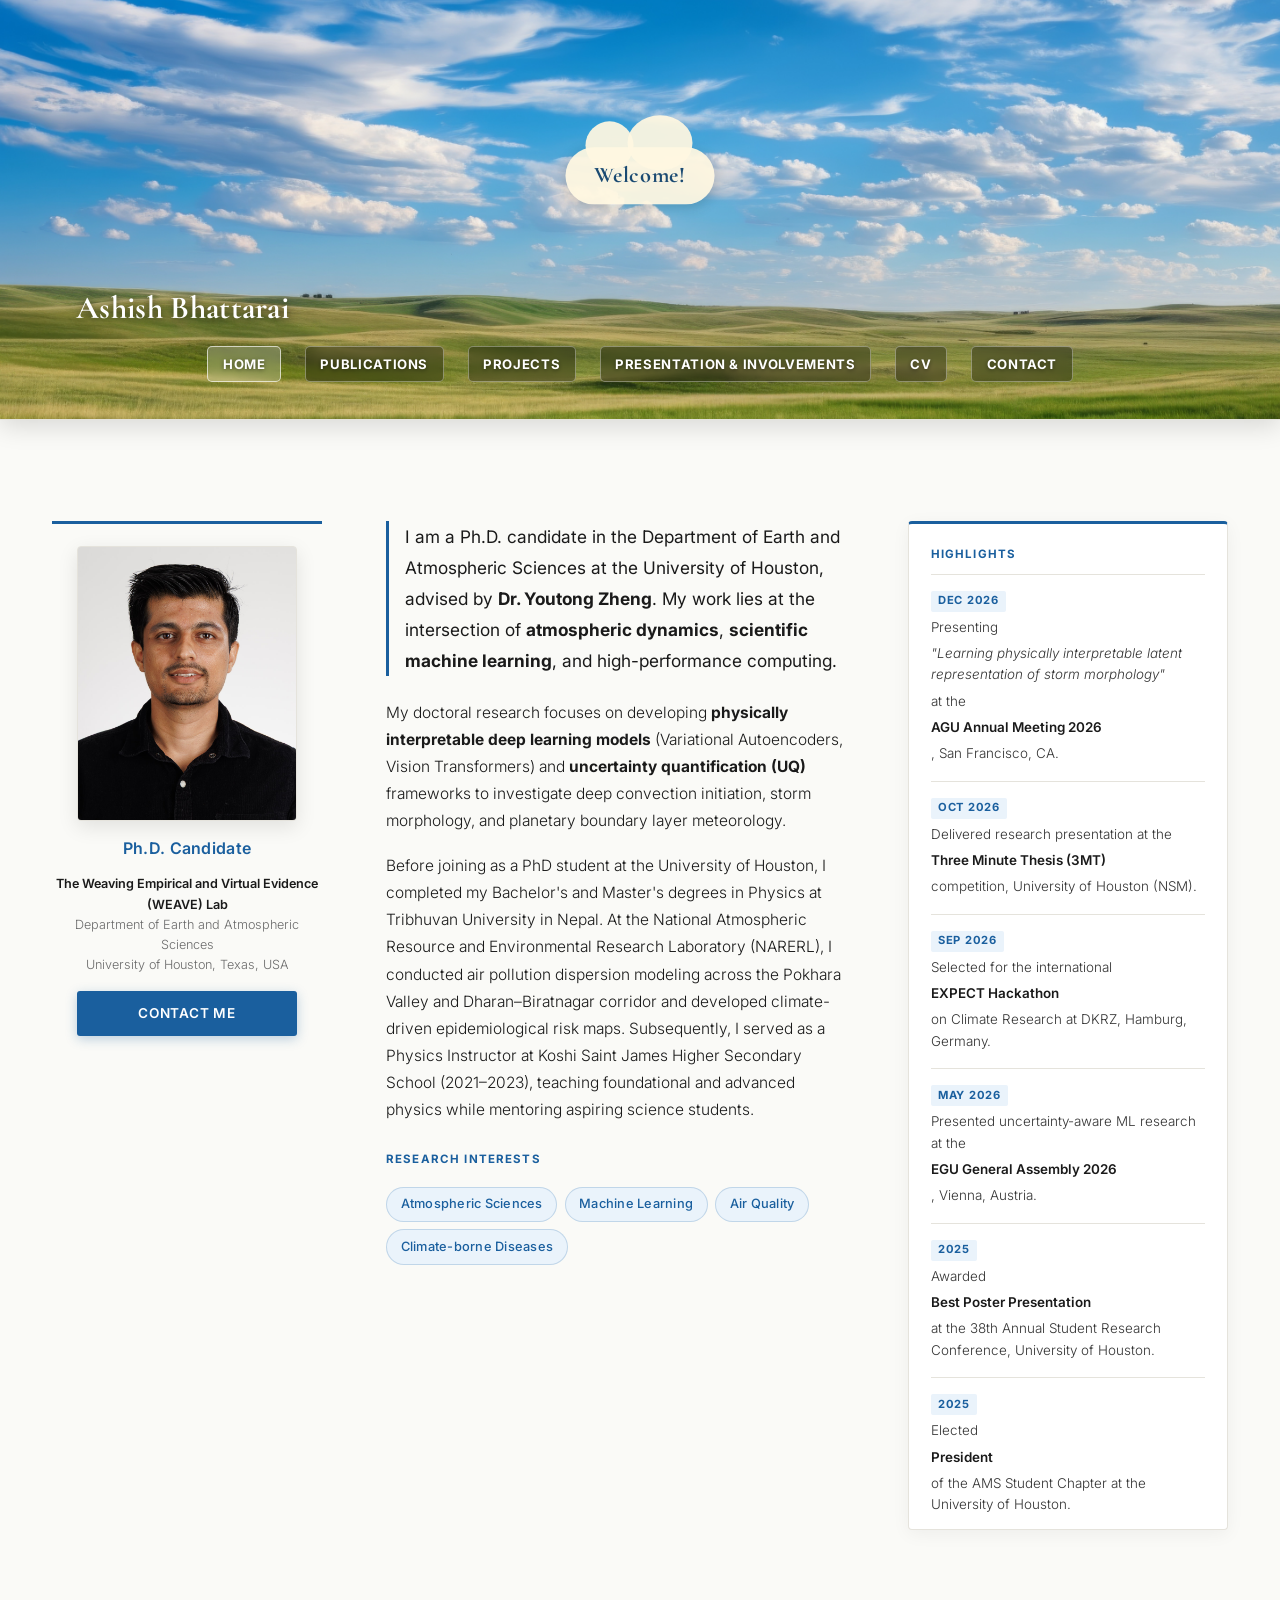
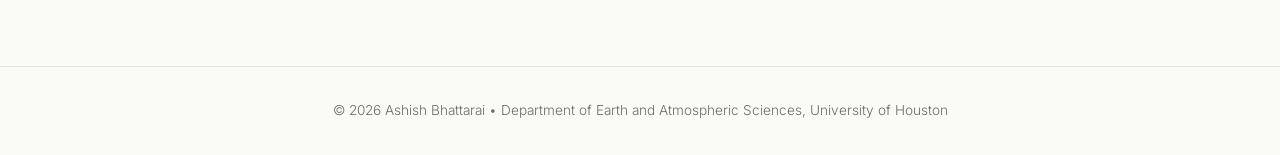
==== index.html @ 60383f01 "Initial commit: academic website Co-Authored-By: Claude Sonnet 5.5 <noreply@anthropic.com>" ====
<!DOCTYPE html>
<html lang="en">
<head>
    <meta charset="UTF-8">
    <meta name="viewport" content="width=device-width, initial-scale=1.0">
    <meta name="description" content="Ashish Bhattarai is a Ph.D. candidate in Earth and Atmospheric Sciences at the University of Houston (WEAVE Lab). Research in interpretable machine learning, deep convection, and atmospheric dynamics.">
    <meta name="robots" content="index, follow">
    <link rel="canonical" href="https://asheeshb12.github.io/">
    <title>Ashish Bhattarai | Ph.D. Candidate in Atmospheric Sciences, University of Houston</title>
    <meta property="og:type" content="website">
    <meta property="og:title" content="Ashish Bhattarai | Ph.D. Candidate in Atmospheric Sciences">
    <meta property="og:description" content="Ph.D. candidate at the University of Houston. Interpretable machine learning, deep convection, and atmospheric dynamics.">
    <meta property="og:url" content="https://asheeshb12.github.io/">
    <meta property="og:image" content="https://asheeshb12.github.io/Images/hero-clouds.jpg">
    <script type="application/ld+json">{"@context":"https://schema.org","@type":"Person","name":"Ashish Bhattarai","jobTitle":"Ph.D. Candidate","affiliation":{"@type":"CollegeOrUniversity","name":"University of Houston"},"url":"https://asheeshb12.github.io/","sameAs":["https://scholar.google.com/citations?user=iHwrf_wAAAAJ"]}</script>
    <link rel="icon" type="image/svg+xml" href="favicon.svg">
    <link rel="stylesheet" href="styles.css">
</head>
<body>

    <!-- Atmospheric Cloud Hero Banner covering ~1/4 of page with both clouds and floor visible -->
    <header class="site-hero-header">
        <div class="hero-top-bar">
            <div class="container hero-nav-inner">
                <a href="index.html" class="hero-site-name">Ashish Bhattarai</a>
                <nav class="hero-nav">
                    <ul>
                        <li><a href="index.html" class="active">Home</a></li>
                        <li><a href="publications.html">Publications</a></li>
                        <li><a href="projects.html">Projects</a></li>
                        <li><a href="presentations.html">Presentation &amp; Involvements</a></li>
                        <li><a href="cv.html">CV</a></li>
                        <li><a href="contact.html">Contact</a></li>
                    </ul>
                </nav>
            </div>
        </div>

        <div class="hero-welcome">Welcome!</div>
    </header>

    <main>
        <div class="container">

            <!-- 3-Column Layout: Headshot + Bio + Highlights (Further Right) -->
            <div class="homepage-grid">
                
                <!-- Left Column: Headshot & Contact Button -->
                <aside class="profile-col">
                    <img src="Images/headshot.jpg" alt="Ashish Bhattarai" class="profile-photo">
                    <p class="profile-title">Ph.D. Candidate</p>
                    <p class="profile-affiliation">
                        <strong>The Weaving Empirical and Virtual Evidence (WEAVE) Lab</strong><br>
                        Department of Earth and Atmospheric Sciences<br>
                        University of Houston, Texas, USA
                    </p>
                    <a href="contact.html" class="contact-btn">Contact Me</a>
                </aside>

                <!-- Middle Column: Bio & Research Narrative -->
                <section class="bio-col">
                    <p class="bio-lead">
                        I am a Ph.D. candidate in the Department of Earth and Atmospheric Sciences
                        at the University of Houston, advised by <strong>Dr. Youtong Zheng</strong>.
                        My work lies at the intersection of <strong>atmospheric dynamics</strong>, <strong>scientific machine learning</strong>,
                        and high-performance computing.
                    </p>
                    <p>
                        My doctoral research focuses on developing <strong>physically interpretable deep learning models</strong>
                        (Variational Autoencoders, Vision Transformers) and <strong>uncertainty quantification (UQ)</strong> frameworks
                        to investigate deep convection initiation, storm morphology, and planetary boundary layer meteorology.
                    </p>
                    <p>
                        Before joining as a PhD student at the University of Houston, I completed my Bachelor's and
                        Master's degrees in Physics at Tribhuvan University in Nepal. At the National Atmospheric Resource
                        and Environmental Research Laboratory (NARERL), I conducted air pollution dispersion modeling across
                        the Pokhara Valley and Dharan–Biratnagar corridor and developed climate-driven epidemiological risk
                        maps. Subsequently, I served as a Physics Instructor at Koshi Saint James Higher Secondary School
                        (2021–2023), teaching foundational and advanced physics while mentoring aspiring science students.
                    </p>

                    <p class="bio-interests-label">Research Interests</p>
                    <ul class="research-interests">
                        <li>Atmospheric Sciences</li>
                        <li>Machine Learning</li>
                        <li>Air Quality</li>
                        <li>Climate-borne Diseases</li>
                    </ul>
                </section>

                <!-- Right Column: Highlights (Shifted Further Right) -->
                <aside class="highlights-col">
                    <div class="highlights-col-title">Highlights</div>
                    <ul class="highlights-list">
                        <li>
                            <span class="hl-date">Dec 2026</span>
                            Presenting <em>"Learning physically interpretable latent representation of storm morphology"</em> at the <strong>AGU Annual Meeting 2026</strong>, San Francisco, CA.
                        </li>
                        <li>
                            <span class="hl-date">Oct 2026</span>
                            Delivered research presentation at the <strong>Three Minute Thesis (3MT)</strong> competition, University of Houston (NSM).
                        </li>
                        <li>
                            <span class="hl-date">Sep 2026</span>
                            Selected for the international <strong>EXPECT Hackathon</strong> on Climate Research at DKRZ, Hamburg, Germany.
                        </li>
                        <li>
                            <span class="hl-date">May 2026</span>
                            Presented uncertainty-aware ML research at the <strong>EGU General Assembly 2026</strong>, Vienna, Austria.
                        </li>
                        <li>
                            <span class="hl-date">2025</span>
                            Awarded <strong>Best Poster Presentation</strong> at the 38th Annual Student Research Conference, University of Houston.
                        </li>
                        <li>
                            <span class="hl-date">2025</span>
                            Elected <strong>President</strong> of the AMS Student Chapter at the University of Houston.
                        </li>
                    </ul>
                </aside>

            </div>

        </div>
    </main>

    <footer>
        <div class="container">
            &copy; 2026 Ashish Bhattarai &bull; Department of Earth and Atmospheric Sciences, University of Houston
        </div>
    </footer>
</body>
</html>
---- styles.css ----
/* ============================================
   Ashish Bhattarai — Academic Site
   Clean & minimal styling
   ============================================ */

@import url('https://fonts.googleapis.com/css2?family=Cormorant+Garamond:wght@400;500;600&family=Inter:wght@300;400;500;600&display=swap');

:root {
  --color-bg: #fafaf7;
  --color-text: #1a1a1a;
  --color-muted: #6b6b6b;
  --color-accent: #1a5f9e;
  --color-accent-mid: #1e6fa8;
  --color-accent-light: #eaf3fb;
  --color-line: #e5e3dc;
  --color-card: #ffffff;

  --font-display: 'Cormorant Garamond', Georgia, serif;
  --font-body: 'Inter', -apple-system, BlinkMacSystemFont, sans-serif;

  --max-width: 1240px;
  --space-xs: 0.5rem;
  --space-sm: 1rem;
  --space-md: 2rem;
  --space-lg: 3.5rem;
  --space-xl: 5rem;
}

* {
  box-sizing: border-box;
  margin: 0;
  padding: 0;
}

html {
  scroll-behavior: smooth;
}

body {
  font-family: var(--font-body);
  font-weight: 300;
  font-size: 16px;
  line-height: 1.7;
  color: var(--color-text);
  background-color: var(--color-bg);
  -webkit-font-smoothing: antialiased;
  -moz-osx-font-smoothing: grayscale;
}

/* ---------- Layout ---------- */

.container {
  max-width: var(--max-width);
  margin: 0 auto;
  padding: 0 var(--space-md);
}

main {
  padding: var(--space-lg) 0 var(--space-xl);
  min-height: 70vh;
}

/* ---------- Header & Navigation ---------- */

header {
  border-bottom: 1px solid var(--color-line);
  padding: var(--space-md) 0;
  background-color: var(--color-bg);
}

.header-inner {
  display: flex;
  justify-content: space-between;
  align-items: center;
  flex-wrap: wrap;
  gap: var(--space-sm);
}

.site-name {
  font-family: var(--font-display);
  font-size: 1.5rem;
  font-weight: 500;
  letter-spacing: 0.01em;
  color: var(--color-text);
  text-decoration: none;
}

.site-name:hover {
  color: var(--color-accent);
}

nav ul {
  list-style: none;
  display: flex;
  flex-wrap: wrap;
  gap: 1.2rem;
  align-items: center;
}

nav a {
  color: var(--color-muted);
  text-decoration: none;
  font-size: 0.84rem;
  font-weight: 500;
  letter-spacing: 0.04em;
  text-transform: uppercase;
  transition: color 0.2s ease, border-color 0.2s ease;
  padding-bottom: 2px;
  border-bottom: 1.5px solid transparent;
  white-space: nowrap;
}

nav a:hover,
nav a.active {
  color: var(--color-text);
  border-bottom-color: var(--color-accent);
}

/* ---------- Google Sites Style Cloud Banner Header & Navigation ---------- */

.site-hero-header {
  position: relative;
  height: 42vh;
  min-height: 420px;
  max-height: 560px;
  background-image: url('Images/hero-clouds.jpg');
  background-size: cover;
  background-position: center bottom; /* Anchored to bottom floor, cropping only excess sky at top */
  background-repeat: no-repeat;
  color: #ffffff;
  display: flex;
  flex-direction: column;
  justify-content: space-between;
  margin-bottom: 2.8rem;
  box-shadow: 0 6px 24px rgba(0, 0, 0, 0.14);
  overflow: hidden;
}


.hero-welcome {
  position: absolute;
  top: 42%;
  left: 50%;
  transform: translate(-50%, -50%);
  font-family: var(--font-display);
  font-size: 1.4rem;
  font-weight: 700;
  color: #1a4a72;
  letter-spacing: 0.03em;
  white-space: nowrap;
  background: rgba(255, 248, 225, 0.93);
  padding: 0.55rem 1.8rem 0.65rem;
  border-radius: 40px;
  box-shadow: 0 3px 14px rgba(0,0,0,0.16);
  z-index: 2;
  pointer-events: none;
}
.hero-welcome::before {
  content: '';
  position: absolute;
  background: rgba(255, 248, 225, 0.93);
  width: 48px;
  height: 48px;
  border-radius: 50%;
  top: -26px;
  left: 20px;
}
.hero-welcome::after {
  content: '';
  position: absolute;
  background: rgba(255, 248, 225, 0.93);
  width: 65px;
  height: 55px;
  border-radius: 50%;
  top: -32px;
  right: 22px;
}

.hero-top-bar {
  position: absolute;
  bottom: 1.2rem;
  left: 0;
  right: 0;
  background: transparent;
  padding: 1rem 0 1.1rem;
}

.hero-nav-inner {
  display: flex;
  flex-direction: column;
  justify-content: center;
  align-items: center;
  gap: 0.6rem;
  flex-wrap: nowrap;
  width: 100%;
}

.hero-site-name {
  align-self: flex-start;
  padding-left: 1.5rem;
  font-family: var(--font-display);
  font-size: 2rem;
  font-weight: 700;
  color: #ffffff;
  text-decoration: none;
  letter-spacing: 0.01em;
  white-space: nowrap;
  text-shadow: 0 2px 8px rgba(0, 0, 0, 0.65);
  transition: opacity 0.2s ease;
}

.hero-site-name:hover {
  opacity: 0.92;
  color: #ffffff;
}

.hero-nav {
  flex-shrink: 0;
}

.hero-nav ul {
  list-style: none;
  display: flex;
  flex-wrap: nowrap;
  gap: 1.5rem;
  align-items: center;
  margin: 0;
  padding: 0;
}

.hero-nav a {
  color: #ffffff;
  text-decoration: none;
  font-size: 0.82rem;
  font-weight: 700;
  letter-spacing: 0.05em;
  text-transform: uppercase;
  padding: 0.38rem 0.9rem;
  background: rgba(0, 0, 0, 0.32);
  border: 1px solid rgba(255, 255, 255, 0.35);
  border-radius: 5px;
  transition: background 0.2s ease, border-color 0.2s ease;
  white-space: nowrap;
  text-shadow: 0 1px 4px rgba(0, 0, 0, 0.5);
  display: inline-block;
  backdrop-filter: blur(4px);
}

.hero-nav a:hover,
.hero-nav a.active {
  color: #ffffff;
  background: rgba(255, 255, 255, 0.22);
  border-color: rgba(255, 255, 255, 0.65);
}

.hero-banner-content {
  text-align: center;
  padding: 1.5rem 1rem 2.4rem;
}

.hero-banner-title {
  font-family: var(--font-display);
  font-size: 3.2rem;
  font-weight: 600;
  color: #ffffff;
  margin-bottom: 0.35rem;
  line-height: 1.1;
  text-shadow: 0 2px 14px rgba(0, 0, 0, 0.75);
  letter-spacing: -0.01em;
}

.hero-banner-subtitle {
  font-family: var(--font-body);
  font-size: 1.05rem;
  color: rgba(255, 255, 255, 0.94);
  font-weight: 300;
  letter-spacing: 0.02em;
  text-shadow: 0 1px 6px rgba(0, 0, 0, 0.75);
  margin-bottom: 0;
}

@media (max-width: 900px) {
  .hero-nav-inner {
    flex-direction: column;
    align-items: flex-start;
    gap: 0.85rem;
  }
  .hero-nav {
    width: 100%;
    overflow-x: auto;
    padding-bottom: 4px;
    -webkit-overflow-scrolling: touch;
  }
  .hero-nav ul {
    flex-wrap: nowrap;
  }
  .site-hero-header {
    height: auto;
    min-height: 290px;
  }
}

/* 3-Column Grid with Bigger Photo & Rightward Highlights */
.homepage-grid {
  display: grid;
  grid-template-columns: 270px minmax(360px, 1.4fr) 320px;
  gap: 4rem;
  align-items: start;
}

.profile-col {
  display: flex;
  flex-direction: column;
  align-items: center;
  border-top: 3px solid var(--color-accent);
  padding-top: 1.4rem;
}

.profile-photo {
  width: 100%;
  max-width: 220px;
  height: auto;
  object-fit: cover;
  object-position: center bottom;
  border-radius: 4px;
  box-shadow: 0 6px 20px rgba(0, 0, 0, 0.1);
  border: 1px solid var(--color-line);
  background: #f0eee6;
}

.profile-title {
  font-family: var(--font-body);
  font-size: 1rem;
  font-style: normal;
  font-weight: 600;
  color: var(--color-accent);
  text-transform: none;
  letter-spacing: 0.02em;
  margin-top: 0.9rem;
  margin-bottom: 0.35rem;
  text-align: center;
}

.profile-affiliation {
  font-size: 0.79rem;
  color: var(--color-muted);
  margin-top: 0.4rem;
  margin-bottom: 1rem;
  line-height: 1.6;
  text-align: center;
}

.profile-affiliation strong {
  color: var(--color-text);
  font-weight: 600;
}

.contact-btn {
  display: block;
  margin-top: 0;
  width: 100%;
  max-width: 220px;
  padding: 0.65rem 1rem;
  background-color: var(--color-accent);
  color: #ffffff !important;
  text-align: center;
  border-radius: 3px;
  font-size: 0.85rem;
  font-weight: 600;
  text-decoration: none;
  letter-spacing: 0.06em;
  text-transform: uppercase;
  transition: background-color 0.2s ease, transform 0.1s ease;
  box-shadow: 0 3px 12px rgba(26, 95, 158, 0.28);
}

.contact-btn:hover {
  background-color: #155080;
  transform: translateY(-1px);
}



.bio-col {
  font-size: 0.97rem;
  line-height: 1.75;
  color: var(--color-text);
}

.bio-col p {
  margin-bottom: 1.1rem;
}

.bio-lead {
  font-size: 1.08rem;
  line-height: 1.8;
  color: var(--color-text);
  font-weight: 400;
  border-left: 3px solid var(--color-accent);
  padding-left: 1rem;
  margin-bottom: 1.4rem !important;
}

.bio-papers-link {
  margin-top: 1.2rem;
  padding: 0.75rem 1rem;
  background: var(--color-card);
  border: 1px solid var(--color-line);
  border-left: 3px solid var(--color-accent);
  border-radius: 2px;
  font-size: 0.92rem;
}

/* Highlights Card */
.news-col,
.highlights-col {
  background: var(--color-card);
  border: 1px solid var(--color-line);
  border-top: 3px solid var(--color-accent);
  border-radius: 4px;
  padding: 1.35rem 1.35rem 0.85rem;
  box-shadow: 0 4px 18px rgba(0, 0, 0, 0.05);
  margin-left: auto;
  width: 100%;
}

.news-col-title,
.highlights-col-title {
  font-family: var(--font-body);
  font-size: 0.72rem;
  font-weight: 700;
  text-transform: uppercase;
  letter-spacing: 0.1em;
  color: var(--color-accent);
  margin-bottom: 1rem;
  padding-bottom: 0.55rem;
  border-bottom: 1px solid var(--color-line);
}

.news-col-list,
.highlights-col-list,
.highlights-list {
  list-style: none;
  padding-left: 0;
  font-size: 0.84rem;
  line-height: 1.6;
  color: #333333;
}

.news-col-list li,
.highlights-col-list li,
.highlights-list li {
  margin-bottom: 1rem;
  padding-bottom: 1rem;
  border-bottom: 1px solid var(--color-line);
  display: flex;
  flex-direction: column;
  gap: 0.3rem;
}

.news-col-list li:last-child,
.highlights-col-list li:last-child,
.highlights-list li:last-child {
  border-bottom: none;
  margin-bottom: 0;
  padding-bottom: 0;
}

.hl-date {
  display: inline-block;
  font-size: 0.7rem;
  font-weight: 700;
  letter-spacing: 0.07em;
  text-transform: uppercase;
  color: var(--color-accent);
  background: var(--color-accent-light);
  border-radius: 2px;
  padding: 0.1rem 0.45rem;
  width: fit-content;
}

.news-col-list strong,
.highlights-col-list strong,
.highlights-list strong {
  color: var(--color-text);
  font-weight: 600;
}

@media (max-width: 980px) {
  .homepage-grid {
    grid-template-columns: 240px 1fr;
  }
  .news-col {
    grid-column: 1 / -1;
  }
}

@media (max-width: 680px) {
  .homepage-grid {
    grid-template-columns: 1fr;
    gap: 1.8rem;
  }
  .profile-col {
    align-items: center;
  }
  .hero-nav-inner {
    flex-direction: column;
    align-items: flex-start;
    margin-bottom: 2rem;
  }
  .hero-center h1 {
    font-size: 2.6rem;
  }
}

/* ---------- Typography ---------- */

h1, h2, h3 {
  font-family: var(--font-display);
  font-weight: 500;
  letter-spacing: -0.01em;
  color: var(--color-text);
}

h1 {
  font-size: 2.75rem;
  line-height: 1.15;
  margin-bottom: var(--space-sm);
}

h2 {
  font-size: 1.75rem;
  margin-top: var(--space-lg);
  margin-bottom: var(--space-sm);
  padding-bottom: 0.5rem;
  border-bottom: 1px solid var(--color-line);
}

h3 {
  font-size: 1.2rem;
  font-family: var(--font-body);
  font-weight: 500;
  margin-top: var(--space-md);
  margin-bottom: var(--space-xs);
}

p {
  margin-bottom: var(--space-sm);
}

a {
  color: var(--color-accent);
  text-decoration: none;
  border-bottom: 1px solid transparent;
  transition: border-color 0.2s ease;
}

p a, li a {
  border-bottom: 1px solid var(--color-line);
}

p a:hover, li a:hover {
  border-bottom-color: var(--color-accent);
}

/* ---------- Projects Page ---------- */

.projects-grid {
  display: grid;
  grid-template-columns: 1fr;
  gap: var(--space-md);
  margin-top: var(--space-md);
}

.project-card {
  background: var(--color-card);
  border: 1px solid var(--color-line);
  border-radius: 4px;
  padding: 1.5rem;
  transition: transform 0.15s ease, box-shadow 0.15s ease, border-color 0.15s ease;
}

.project-card:hover {
  border-color: var(--color-accent);
  box-shadow: 0 4px 12px rgba(0, 0, 0, 0.04);
}

.project-card-header {
  display: flex;
  justify-content: space-between;
  align-items: baseline;
  flex-wrap: wrap;
  gap: 0.5rem;
  margin-bottom: 0.5rem;
}

.project-title {
  font-family: var(--font-display);
  font-size: 1.35rem;
  font-weight: 600;
  color: var(--color-text);
  line-height: 1.3;
}

.project-tag {
  font-size: 0.72rem;
  font-weight: 600;
  text-transform: uppercase;
  letter-spacing: 0.05em;
  padding: 0.2rem 0.6rem;
  border-radius: 2px;
  background-color: #f2efe9;
  color: #555;
}

.project-tag.highlight {
  background-color: #fbf0dc;
  color: #8c5b0a;
}

.project-tag.ml {
  background-color: #ebf3fa;
  color: #1a568c;
}

.project-description {
  font-size: 0.95rem;
  color: var(--color-text);
  line-height: 1.65;
  margin-top: 0.6rem;
  margin-bottom: 0.8rem;
}

.project-tech {
  display: flex;
  flex-wrap: wrap;
  gap: 0.4rem;
  margin-top: 0.6rem;
}

.tech-pill {
  font-size: 0.75rem;
  padding: 0.15rem 0.5rem;
  background: var(--color-bg);
  border: 1px solid var(--color-line);
  color: var(--color-muted);
  border-radius: 2px;
}

.project-links {
  margin-top: 0.9rem;
  display: flex;
  flex-wrap: wrap;
  gap: 0.8rem;
}

/* ---------- Presentations & Involvement Page ---------- */

.presentation-item {
  margin-bottom: var(--space-md);
  padding-bottom: var(--space-sm);
  border-bottom: 1px solid var(--color-line);
}

.presentation-item:last-child {
  border-bottom: none;
}

.presentation-header {
  display: flex;
  justify-content: space-between;
  align-items: baseline;
  flex-wrap: wrap;
  gap: 0.4rem;
  margin-bottom: 0.25rem;
}

.presentation-title {
  font-size: 1.05rem;
  font-weight: 500;
  color: var(--color-text);
}

.presentation-venue {
  font-size: 0.92rem;
  color: var(--color-muted);
}

.award-badge {
  display: inline-block;
  font-size: 0.75rem;
  font-weight: 600;
  color: #8b3a3a;
  background: #faeaea;
  padding: 0.15rem 0.55rem;
  border-radius: 2px;
  margin-left: 0.4rem;
}

.intro {
  margin-top: var(--space-md);
}

.subtitle {
  font-family: var(--font-display);
  font-size: 1.35rem;
  font-style: italic;
  color: var(--color-muted);
  font-weight: 400;
  margin-bottom: var(--space-md);
}

.bio {
  font-size: 1.05rem;
  max-width: 640px;
  color: var(--color-text);
}

.bio p {
  margin-bottom: var(--space-sm);
}

.affiliation {
  margin-top: var(--space-md);
  font-size: 0.95rem;
  color: var(--color-muted);
  font-style: italic;
}

.intro-links {
  margin-top: var(--space-md);
  display: flex;
  flex-wrap: wrap;
  gap: var(--space-sm);
}

.btn-link {
  display: inline-block;
  padding: 0.45rem 1rem;
  font-size: 0.88rem;
  color: var(--color-text);
  border: 1px solid var(--color-line);
  background: var(--color-card);
  text-decoration: none;
  border-radius: 2px;
  transition: all 0.2s ease;
}

.btn-link:hover {
  border-color: var(--color-accent);
  color: var(--color-accent);
}

.btn-link.primary {
  background: var(--color-accent);
  color: #fff;
  border-color: var(--color-accent);
}

.btn-link.primary:hover {
  opacity: 0.9;
  color: #fff;
}

.news-list {
  list-style: none;
  margin-top: var(--space-sm);
}

.news-item {
  display: flex;
  gap: var(--space-sm);
  margin-bottom: var(--space-sm);
  font-size: 0.95rem;
  line-height: 1.5;
}

.news-date {
  font-size: 0.85rem;
  color: var(--color-muted);
  min-width: 85px;
  font-style: italic;
  flex-shrink: 0;
}

/* ---------- About page ---------- */

.bio-interests-label {
  font-family: var(--font-body);
  font-size: 0.72rem;
  font-weight: 700;
  text-transform: uppercase;
  letter-spacing: 0.1em;
  color: var(--color-accent);
  margin-top: 1.6rem;
  margin-bottom: 0.55rem;
}

.research-interests {
  list-style: none;
  display: flex;
  flex-wrap: wrap;
  gap: 0.45rem;
  margin: 0.2rem 0 0;
}

.research-interests li {
  background-color: var(--color-accent-light);
  border: 1px solid rgba(26, 95, 158, 0.2);
  padding: 0.35rem 0.85rem;
  font-size: 0.8rem;
  font-weight: 500;
  color: var(--color-accent);
  border-radius: 20px;
  letter-spacing: 0.02em;
}

/* ---------- CV page ---------- */

.cv-entry {
  margin-bottom: var(--space-md);
}

.cv-entry-header {
  display: flex;
  justify-content: space-between;
  align-items: baseline;
  flex-wrap: wrap;
  gap: var(--space-xs);
  margin-bottom: 0.3rem;
}

.cv-entry-title {
  font-weight: 500;
  font-size: 1rem;
  color: var(--color-text);
}

.cv-entry-date {
  font-size: 0.85rem;
  color: var(--color-muted);
  font-style: italic;
  white-space: nowrap;
}

.cv-entry-org {
  color: var(--color-muted);
  font-size: 0.95rem;
  margin-bottom: 0.3rem;
}

.cv-entry ul {
  margin-left: 1.2rem;
  margin-top: 0.4rem;
}

.cv-entry li {
  font-size: 0.95rem;
  margin-bottom: 0.2rem;
  color: var(--color-text);
}

.skills-grid {
  display: grid;
  grid-template-columns: max-content 1fr;
  gap: 0.5rem var(--space-sm);
  margin-top: var(--space-sm);
}

.skills-grid dt {
  font-weight: 500;
  color: var(--color-text);
  font-size: 0.95rem;
}

.skills-grid dd {
  color: var(--color-muted);
  font-size: 0.95rem;
}

.publication {
  margin-bottom: var(--space-md);
  padding-left: 1.1rem;
  border-left: 2px solid var(--color-line);
  font-size: 0.95rem;
  line-height: 1.6;
}

.publication-title {
  font-weight: 500;
  color: var(--color-text);
}

.publication-links {
  margin-top: 0.35rem;
  display: flex;
  flex-wrap: wrap;
  gap: 0.5rem;
  align-items: center;
}

.pub-badge {
  display: inline-block;
  font-size: 0.75rem;
  font-weight: 500;
  text-transform: uppercase;
  letter-spacing: 0.04em;
  padding: 0.15rem 0.5rem;
  border-radius: 2px;
  background-color: #f0eee6;
  color: var(--color-text);
}

.pub-badge.under-review {
  background-color: #fbf0dc;
  color: #8c5b0a;
}

.pub-link {
  font-size: 0.85rem;
  display: inline-flex;
  align-items: center;
  gap: 0.25rem;
}

.publication .pub-status {
  color: var(--color-accent);
  font-style: italic;
  font-size: 0.85rem;
}

/* ---------- Contact page ---------- */

.contact-list {
  list-style: none;
  margin-top: var(--space-md);
}

.contact-list li {
  display: grid;
  grid-template-columns: 120px 1fr;
  gap: var(--space-sm);
  padding: var(--space-sm) 0;
  border-bottom: 1px solid var(--color-line);
  align-items: baseline;
}

.contact-label {
  font-size: 0.85rem;
  text-transform: uppercase;
  letter-spacing: 0.05em;
  color: var(--color-muted);
}

.contact-value {
  font-size: 1rem;
  color: var(--color-text);
}

/* ---------- Footer ---------- */

footer {
  border-top: 1px solid var(--color-line);
  padding: var(--space-md) 0;
  margin-top: var(--space-lg);
  font-size: 0.85rem;
  color: var(--color-muted);
  text-align: center;
}

/* ---------- Responsive ---------- */

@media (max-width: 600px) {
  h1 {
    font-size: 2.1rem;
  }

  h2 {
    font-size: 1.4rem;
  }

  nav ul {
    gap: var(--space-sm);
  }

  nav a {
    font-size: 0.8rem;
  }

  .header-inner {
    flex-direction: column;
    align-items: flex-start;
  }

  .contact-list li {
    grid-template-columns: 1fr;
    gap: 0.2rem;
  }

  .skills-grid {
    grid-template-columns: 1fr;
    gap: 0.2rem;
  }

  .skills-grid dt {
    margin-top: 0.5rem;
  }
}
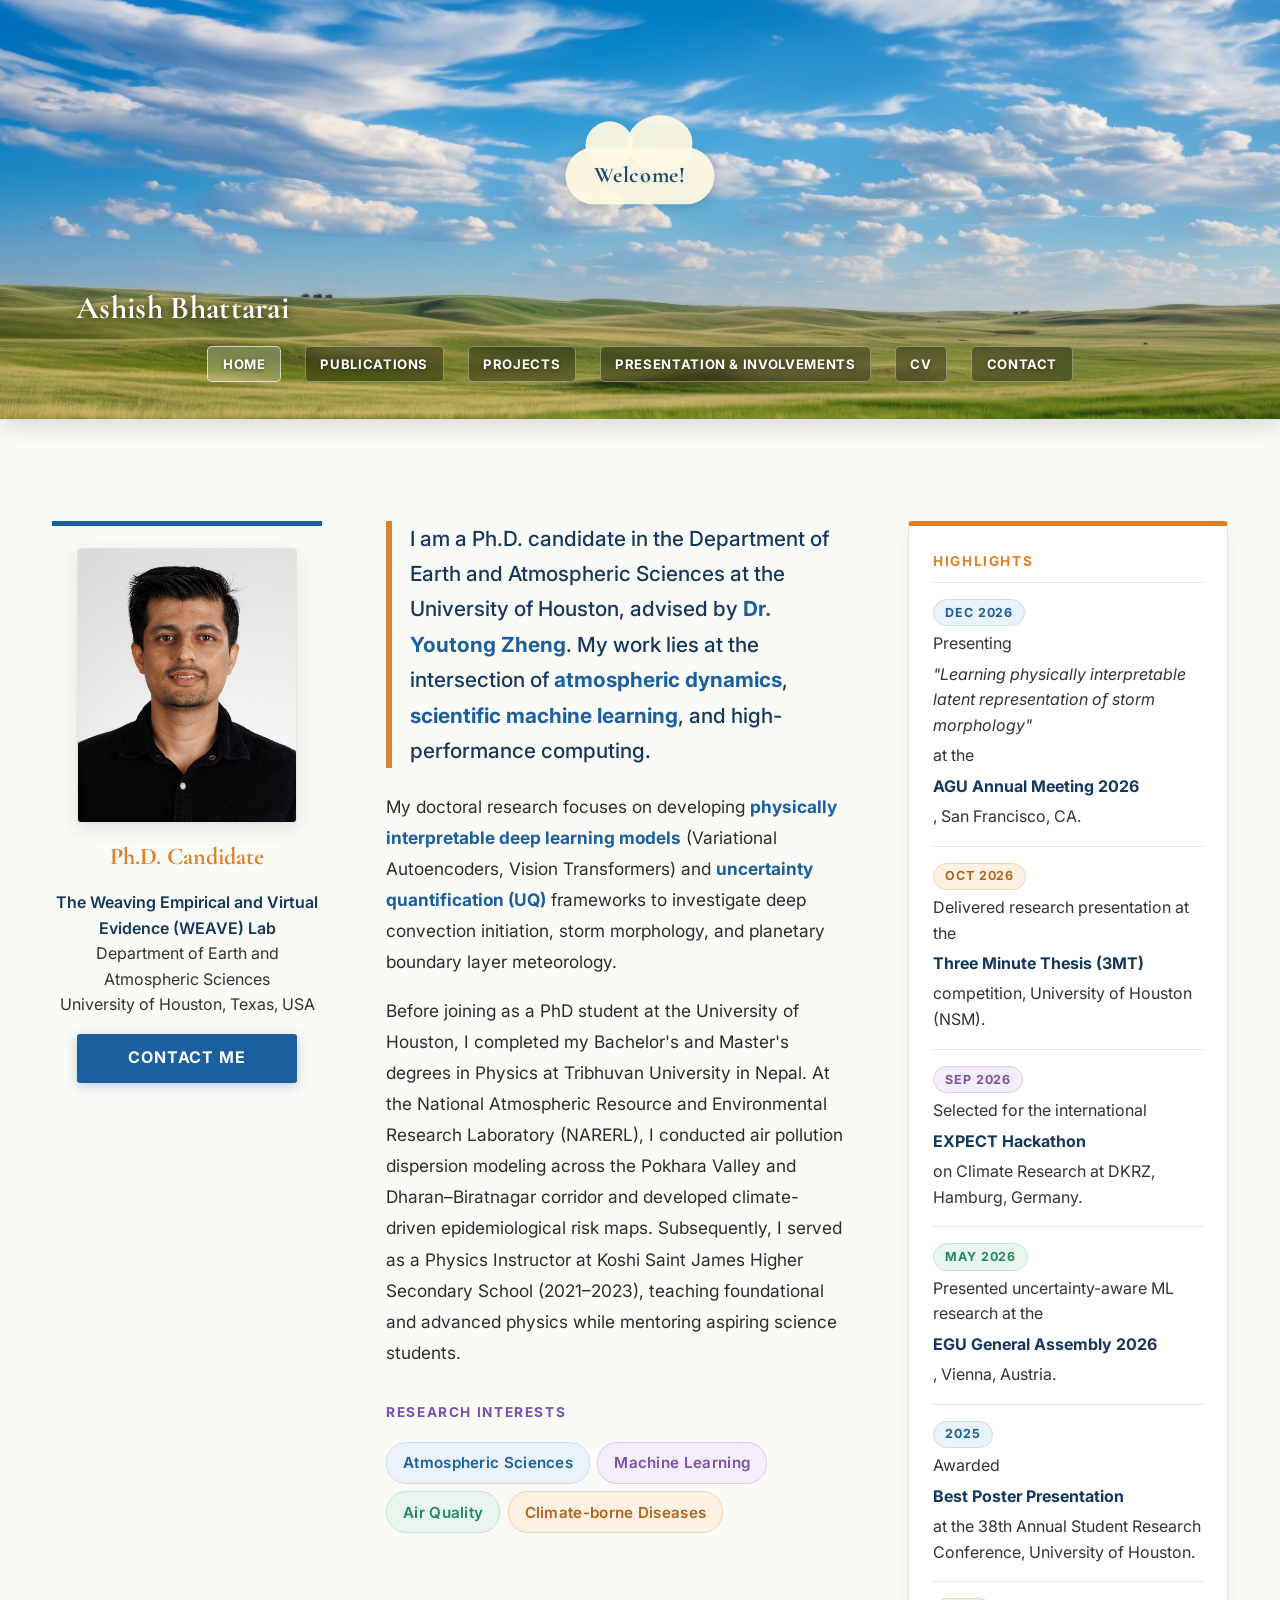
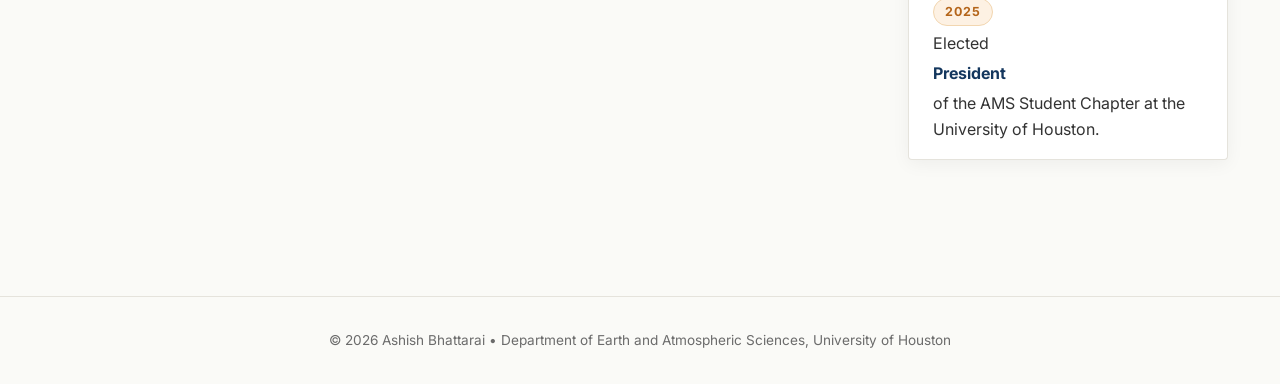
==== commit f20b1b8e: "Apply colour-coded style to Home and Publications Co-Authored-By: Claude Sonnet 5.5 <noreply@anthrop" ====
--- a/index.html
+++ b/index.html
@@ -16,7 +16,7 @@
     <link rel="icon" type="image/svg+xml" href="favicon.svg">
     <link rel="stylesheet" href="styles.css">
 </head>
-<body>
+<body class="page-home">
 
     <!-- Atmospheric Cloud Hero Banner covering ~1/4 of page with both clouds and floor visible -->
     <header class="site-hero-header">
--- a/styles.css
+++ b/styles.css
@@ -38,8 +38,8 @@
 
 body {
   font-family: var(--font-body);
-  font-weight: 300;
-  font-size: 16px;
+  font-weight: 400;
+  font-size: 17px;
   line-height: 1.7;
   color: var(--color-text);
   background-color: var(--color-bg);
@@ -1006,3 +1006,354 @@
     margin-top: 0.5rem;
   }
 }
+
+/* =====================================================================
+   Projects & Presentations: colour-coded typography
+   ===================================================================== */
+
+/* ---------- Projects ---------- */
+.page-proj .projects-heading {
+  font-size: 2.3rem;
+  font-weight: 700;
+  color: #14375e;
+  letter-spacing: -0.01em;
+  border-bottom: none;
+  position: relative;
+  padding-bottom: 0.9rem;
+  margin-bottom: 0.4rem;
+}
+.page-proj .projects-heading::after {
+  content: "";
+  position: absolute;
+  left: 0; bottom: 0;
+  width: 100%; height: 3px; border-radius: 3px;
+  background: linear-gradient(90deg, #1a5f9e, #d9822b 40%, #2f9e7a 70%, #7a4fb0);
+}
+.page-proj .projects-grid { gap: 1.5rem; margin-top: 1.6rem; }
+
+.page-proj .project-card {
+  --pc: #1a5f9e;
+  border: 1px solid var(--color-line);
+  border-left: 6px solid var(--pc);
+  border-radius: 6px;
+  padding: 1.6rem 1.8rem 1.5rem;
+  box-shadow: 0 1px 2px rgba(0, 0, 0, 0.04);
+}
+.page-proj .project-card:nth-child(1) { --pc: #1a5f9e; }
+.page-proj .project-card:nth-child(2) { --pc: #7a4fb0; }
+.page-proj .project-card:nth-child(3) { --pc: #d9822b; }
+.page-proj .project-card:nth-child(4) { --pc: #1f8a8a; }
+.page-proj .project-card:nth-child(5) { --pc: #2f9e5f; }
+.page-proj .project-card:nth-child(6) { --pc: #c2410c; }
+.page-proj .project-card:hover {
+  border-color: var(--color-line);
+  border-left-color: var(--pc);
+  box-shadow: 0 8px 22px rgba(0, 0, 0, 0.08);
+  transform: translateY(-2px);
+}
+
+.page-proj .project-title {
+  font-family: var(--font-display);
+  font-size: 1.75rem;
+  font-weight: 700;
+  line-height: 1.2;
+  color: var(--pc);
+  letter-spacing: -0.005em;
+}
+.page-proj .project-tag,
+.page-proj .project-tag.highlight,
+.page-proj .project-tag.ml {
+  font-family: var(--font-body);
+  font-size: 0.7rem;
+  font-weight: 700;
+  letter-spacing: 0.07em;
+  border-radius: 999px;
+  padding: 0.28rem 0.8rem;
+  color: var(--pc);
+  background: color-mix(in srgb, var(--pc) 12%, #ffffff);
+  border: 1px solid color-mix(in srgb, var(--pc) 30%, #ffffff);
+}
+.page-proj .project-description {
+  font-size: 1.02rem;
+  line-height: 1.75;
+  color: #2c2c2c;
+  margin-top: 0.8rem;
+}
+.page-proj .tech-pill {
+  font-size: 0.76rem;
+  font-weight: 600;
+  padding: 0.22rem 0.65rem;
+  border-radius: 999px;
+  color: var(--pc);
+  background: color-mix(in srgb, var(--pc) 8%, #ffffff);
+  border: 1px solid color-mix(in srgb, var(--pc) 28%, #ffffff);
+}
+.page-proj .project-links { margin-top: 1.1rem; gap: 1rem; }
+.page-proj .pub-link { color: var(--pc); font-weight: 600; }
+.page-proj .pub-badge {
+  color: var(--pc);
+  background: color-mix(in srgb, var(--pc) 12%, #ffffff);
+  border: 1px solid color-mix(in srgb, var(--pc) 30%, #ffffff);
+  font-weight: 700;
+}
+
+/* ---------- Presentations & Involvement ---------- */
+.page-pres main h2 {
+  --hc: #1a5f9e;
+  font-size: 2.1rem;
+  font-weight: 700;
+  color: var(--hc);
+  letter-spacing: -0.01em;
+  margin-top: 3.2rem;
+  margin-bottom: 1.4rem;
+  padding: 0 0 0.6rem 0.9rem;
+  border-left: 6px solid var(--hc);
+  border-bottom: 1px solid var(--color-line);
+  line-height: 1.15;
+}
+.page-pres main h2:first-of-type { margin-top: 1.2rem; }
+.page-pres main h2:nth-of-type(1) { --hc: #1a5f9e; }
+.page-pres main h2:nth-of-type(2) { --hc: #d9822b; }
+.page-pres main h2:nth-of-type(3) { --hc: #7a4fb0; }
+.page-pres main h2:nth-of-type(4) { --hc: #1f8a5f; }
+
+.page-pres .presentation-item,
+.page-pres .cv-entry {
+  background: var(--color-card);
+  border: 1px solid var(--color-line);
+  border-left: 4px solid #cfd8e3;
+  border-radius: 6px;
+  padding: 1.1rem 1.4rem 1.15rem;
+  margin-bottom: 1rem;
+  transition: box-shadow 0.15s ease, border-left-color 0.15s ease;
+}
+.page-pres .presentation-item:last-child { border-bottom: 1px solid var(--color-line); }
+.page-pres .presentation-item:hover,
+.page-pres .cv-entry:hover {
+  border-left-color: #1a5f9e;
+  box-shadow: 0 6px 18px rgba(0, 0, 0, 0.07);
+}
+
+.page-pres .presentation-header,
+.page-pres .cv-entry-header {
+  display: flex;
+  justify-content: space-between;
+  align-items: flex-start;
+  flex-wrap: wrap;
+  gap: 0.6rem 1.2rem;
+  margin-bottom: 0.35rem;
+}
+.page-pres .presentation-title,
+.page-pres .cv-entry-title {
+  flex: 1 1 22rem;
+  font-family: var(--font-body);
+  font-size: 1.12rem;
+  font-weight: 700;
+  line-height: 1.4;
+  color: #14375e;
+}
+.page-pres .cv-entry-date {
+  flex: 0 0 auto;
+  font-family: var(--font-body);
+  font-size: 0.76rem;
+  font-weight: 700;
+  font-style: normal;
+  letter-spacing: 0.04em;
+  white-space: nowrap;
+  color: #1a5f9e;
+  background: #eaf3fb;
+  border: 1px solid #c9def0;
+  border-radius: 999px;
+  padding: 0.22rem 0.8rem;
+}
+.page-pres .presentation-venue {
+  font-size: 0.95rem;
+  line-height: 1.6;
+  color: #4a4a4a;
+}
+.page-pres .presentation-venue strong { color: #1a5f9e; font-weight: 700; }
+.page-pres .cv-entry-org {
+  font-size: 0.97rem;
+  font-weight: 600;
+  font-style: normal;
+  color: #b4651a;
+  margin-bottom: 0.5rem;
+}
+.page-pres .cv-entry ul { margin-top: 0.4rem; }
+.page-pres .cv-entry li {
+  font-size: 0.96rem;
+  line-height: 1.65;
+  color: #333;
+}
+.page-pres .cv-entry li::marker { color: #d9822b; }
+.page-pres .award-badge {
+  display: inline-block;
+  font-family: var(--font-body);
+  font-size: 0.72rem;
+  font-weight: 700;
+  letter-spacing: 0.04em;
+  color: #7a4a00;
+  background: linear-gradient(135deg, #fde9a8, #f7c948);
+  border: 1px solid #e3b02a;
+  border-radius: 999px;
+  padding: 0.18rem 0.7rem;
+  margin-left: 0.5rem;
+  vertical-align: 0.1em;
+}
+.page-pres .pub-link { font-weight: 600; }
+
+@media (max-width: 600px) {
+  .page-proj .projects-heading { font-size: 1.8rem; }
+  .page-proj .project-title { font-size: 1.45rem; }
+  .page-proj .project-card { padding: 1.2rem 1.1rem; }
+  .page-pres main h2 { font-size: 1.7rem; }
+}
+
+/* ---------- Larger type on Projects / Presentations / CV / Contact ---------- */
+.page-proj .project-description { font-size: 1.1rem; line-height: 1.7; }
+.page-proj .project-lead { font-weight: 500; color: #111; }
+.page-proj .project-tag, .page-proj .project-tag.highlight, .page-proj .project-tag.ml { font-size: 0.78rem; }
+.page-proj .tech-pill { font-size: 0.84rem; }
+.page-proj .pub-link, .page-proj .pub-badge { font-size: 0.95rem; }
+.page-proj .project-more { margin-top: 0.4rem; }
+.page-proj .project-more summary {
+  cursor: pointer; font-weight: 700; font-size: 0.95rem; color: var(--pc);
+  list-style: none; display: inline-block; padding: 0.1rem 0;
+}
+.page-proj .project-more summary::-webkit-details-marker { display: none; }
+.page-proj .project-more summary::after { content: " \25BE"; }
+.page-proj .project-more[open] summary::after { content: " \25B4"; }
+.page-proj .project-more .project-description { margin-top: 0.4rem; }
+
+.page-pres .presentation-title, .page-pres .cv-entry-title { font-size: 1.22rem; }
+.page-pres .presentation-venue { font-size: 1.02rem; }
+.page-pres .cv-entry-org { font-size: 1.05rem; }
+.page-pres .cv-entry li { font-size: 1.04rem; }
+.page-pres .cv-entry-date { font-size: 0.85rem; }
+.page-pres .award-badge { font-size: 0.8rem; }
+
+/* more heading colours for the longer CV page */
+.page-cv main h2:nth-of-type(5) { --hc: #c2410c; }
+.page-cv main h2:nth-of-type(6) { --hc: #1f8a8a; }
+.page-cv main h2:nth-of-type(7) { --hc: #b4651a; }
+.page-cv main h2:nth-of-type(8) { --hc: #5b6ad0; }
+.page-cv .publication {
+  background: var(--color-card); border: 1px solid var(--color-line);
+  border-left: 4px solid #cfd8e3; border-radius: 6px;
+  padding: 1rem 1.3rem; margin-bottom: 1rem;
+}
+.page-cv .publication-title { font-size: 1.1rem; font-weight: 600; line-height: 1.5; color: #14375e; }
+.page-cv .skills-grid dt { color: #1a5f9e; font-weight: 700; font-size: 1.02rem; }
+.page-cv .skills-grid dd { font-size: 1.04rem; color: #333; }
+.page-cv .pub-link { font-weight: 600; }
+
+/* ---------- Contact ---------- */
+.page-contact .bio { margin-top: 1.4rem; }
+.page-contact .bio p {
+  font-size: 1.3rem; line-height: 1.7; font-weight: 400; color: #14375e;
+  border-left: 6px solid #d9822b; padding-left: 1.1rem; max-width: 52rem;
+}
+.page-contact .contact-list { list-style: none; padding: 0; margin: 2rem 0 0; display: grid; gap: 1rem; max-width: 52rem; }
+.page-contact .contact-list li {
+  --cc: #1a5f9e;
+  display: flex; flex-wrap: wrap; align-items: baseline; gap: 0.4rem 1.4rem;
+  background: var(--color-card); border: 1px solid var(--color-line);
+  border-left: 6px solid var(--cc); border-radius: 6px; padding: 1.1rem 1.5rem;
+  transition: box-shadow .15s ease;
+}
+.page-contact .contact-list li:hover { box-shadow: 0 6px 18px rgba(0,0,0,.07); }
+.page-contact .contact-list li:nth-child(1) { --cc: #1a5f9e; }
+.page-contact .contact-list li:nth-child(2) { --cc: #2f9e5f; }
+.page-contact .contact-list li:nth-child(3) { --cc: #0a66c2; }
+.page-contact .contact-list li:nth-child(4) { --cc: #d9822b; }
+.page-contact .contact-list li:nth-child(5) { --cc: #7a4fb0; }
+.page-contact .contact-label {
+  flex: 0 0 9rem; font-size: 0.85rem; font-weight: 700; letter-spacing: 0.08em;
+  text-transform: uppercase; color: var(--cc);
+}
+.page-contact .contact-value { flex: 1 1 18rem; font-size: 1.15rem; font-weight: 500; color: #222; line-height: 1.55; }
+.page-contact .contact-value a { color: var(--cc); font-weight: 600; }
+@media (max-width: 600px) { .page-contact .bio p { font-size: 1.12rem; } .page-contact .contact-label { flex-basis: 100%; } }
+
+/* =====================================================================
+   Publications + Home: same colour-coded style
+   ===================================================================== */
+
+/* ---------- Publications ---------- */
+.page-pubs main h2 a { color: inherit; border-bottom: none; }
+.page-pubs main h2 a:hover { text-decoration: underline; }
+.page-pubs .pub-row {
+  --pc: #1a5f9e;
+  background: var(--color-card);
+  border: 1px solid var(--color-line);
+  border-left: 6px solid var(--pc);
+  border-radius: 6px;
+  padding: 1.3rem 1.5rem;
+  margin-bottom: 1.3rem;
+  transition: box-shadow .15s ease;
+}
+.page-pubs .pub-row:hover { box-shadow: 0 6px 18px rgba(0, 0, 0, 0.08); }
+.page-pubs .pub-row:nth-of-type(1) { --pc: #1a5f9e; }
+.page-pubs .pub-row:nth-of-type(2) { --pc: #d9822b; }
+.page-pubs .pub-row:nth-of-type(3) { --pc: #2f9e5f; }
+.page-pubs .pub-row:nth-of-type(4) { --pc: #7a4fb0; }
+.page-pubs .publication-title {
+  font-size: 1.22rem !important;
+  font-weight: 700 !important;
+  line-height: 1.45;
+  color: #14375e;
+}
+.page-pubs .pub-content em { color: var(--pc); font-weight: 600; }
+.page-pubs .pub-content > article > div[style*="color: var(--color-muted)"] {
+  font-size: 1.05rem !important;
+  color: var(--pc) !important;
+}
+.page-pubs .pub-content p[style] {
+  font-size: 1.04rem !important;
+  line-height: 1.7 !important;
+  color: #333 !important;
+}
+.page-pubs .pub-badge[style], .page-pubs .pub-badge {
+  font-size: 0.78rem; font-weight: 700; border-radius: 999px; padding: 0.22rem 0.8rem;
+}
+.page-pubs .pub-link { font-weight: 600; font-size: 0.98rem; color: var(--pc); }
+.page-pubs .sim-label-side { font-size: 0.7rem; }
+
+/* ---------- Home ---------- */
+.page-home .bio-col { font-size: 1.08rem; line-height: 1.8; color: #2c2c2c; }
+.page-home .bio-lead {
+  font-size: 1.3rem; line-height: 1.7; font-weight: 500; color: #14375e;
+  border-left: 6px solid #d9822b; padding-left: 1.1rem;
+}
+.page-home .bio-col strong { color: #1a5f9e; font-weight: 700; }
+.page-home .profile-col { border-top: 5px solid #1a5f9e; }
+.page-home .profile-title {
+  font-family: var(--font-display);
+  font-size: 1.5rem !important; font-weight: 700 !important; color: #d9822b !important;
+  text-transform: none !important; letter-spacing: 0 !important;
+}
+.page-home .profile-affiliation { font-size: 1rem; line-height: 1.6; color: #333; }
+.page-home .profile-affiliation strong { color: #14375e; }
+.page-home .bio-interests-label {
+  font-size: 0.85rem; letter-spacing: 0.12em; color: #7a4fb0; margin-top: 2rem;
+}
+.page-home .research-interests li {
+  font-size: 0.95rem; font-weight: 600; padding: 0.4rem 1rem;
+  background: #eaf3fb; border-color: #c9def0; color: #1a5f9e;
+}
+.page-home .research-interests li:nth-child(2) { background: #f4eefb; border-color: #dccbef; color: #7a4fb0; }
+.page-home .research-interests li:nth-child(3) { background: #e8f6ef; border-color: #c4e5d3; color: #1f8a5f; }
+.page-home .research-interests li:nth-child(4) { background: #fdf1e3; border-color: #f2d6b0; color: #b4651a; }
+
+.page-home .highlights-col { border-top: 5px solid #d9822b; padding: 1.5rem 1.5rem 1rem; }
+.page-home .highlights-col-title { font-size: 0.85rem; color: #d9822b; letter-spacing: 0.12em; }
+.page-home .highlights-list { font-size: 1rem; line-height: 1.6; }
+.page-home .hl-date {
+  font-size: 0.78rem; border-radius: 999px; padding: 0.18rem 0.7rem;
+  color: #1a5f9e; background: #eaf3fb; border: 1px solid #c9def0;
+}
+.page-home .highlights-list li:nth-child(4n+2) .hl-date { color: #b4651a; background: #fdf1e3; border-color: #f2d6b0; }
+.page-home .highlights-list li:nth-child(4n+3) .hl-date { color: #7a4fb0; background: #f4eefb; border-color: #dccbef; }
+.page-home .highlights-list li:nth-child(4n) .hl-date { color: #1f8a5f; background: #e8f6ef; border-color: #c4e5d3; }
+.page-home .highlights-list strong { color: #14375e; font-weight: 700; }
+.page-home .contact-btn { font-size: 1rem; font-weight: 700; }
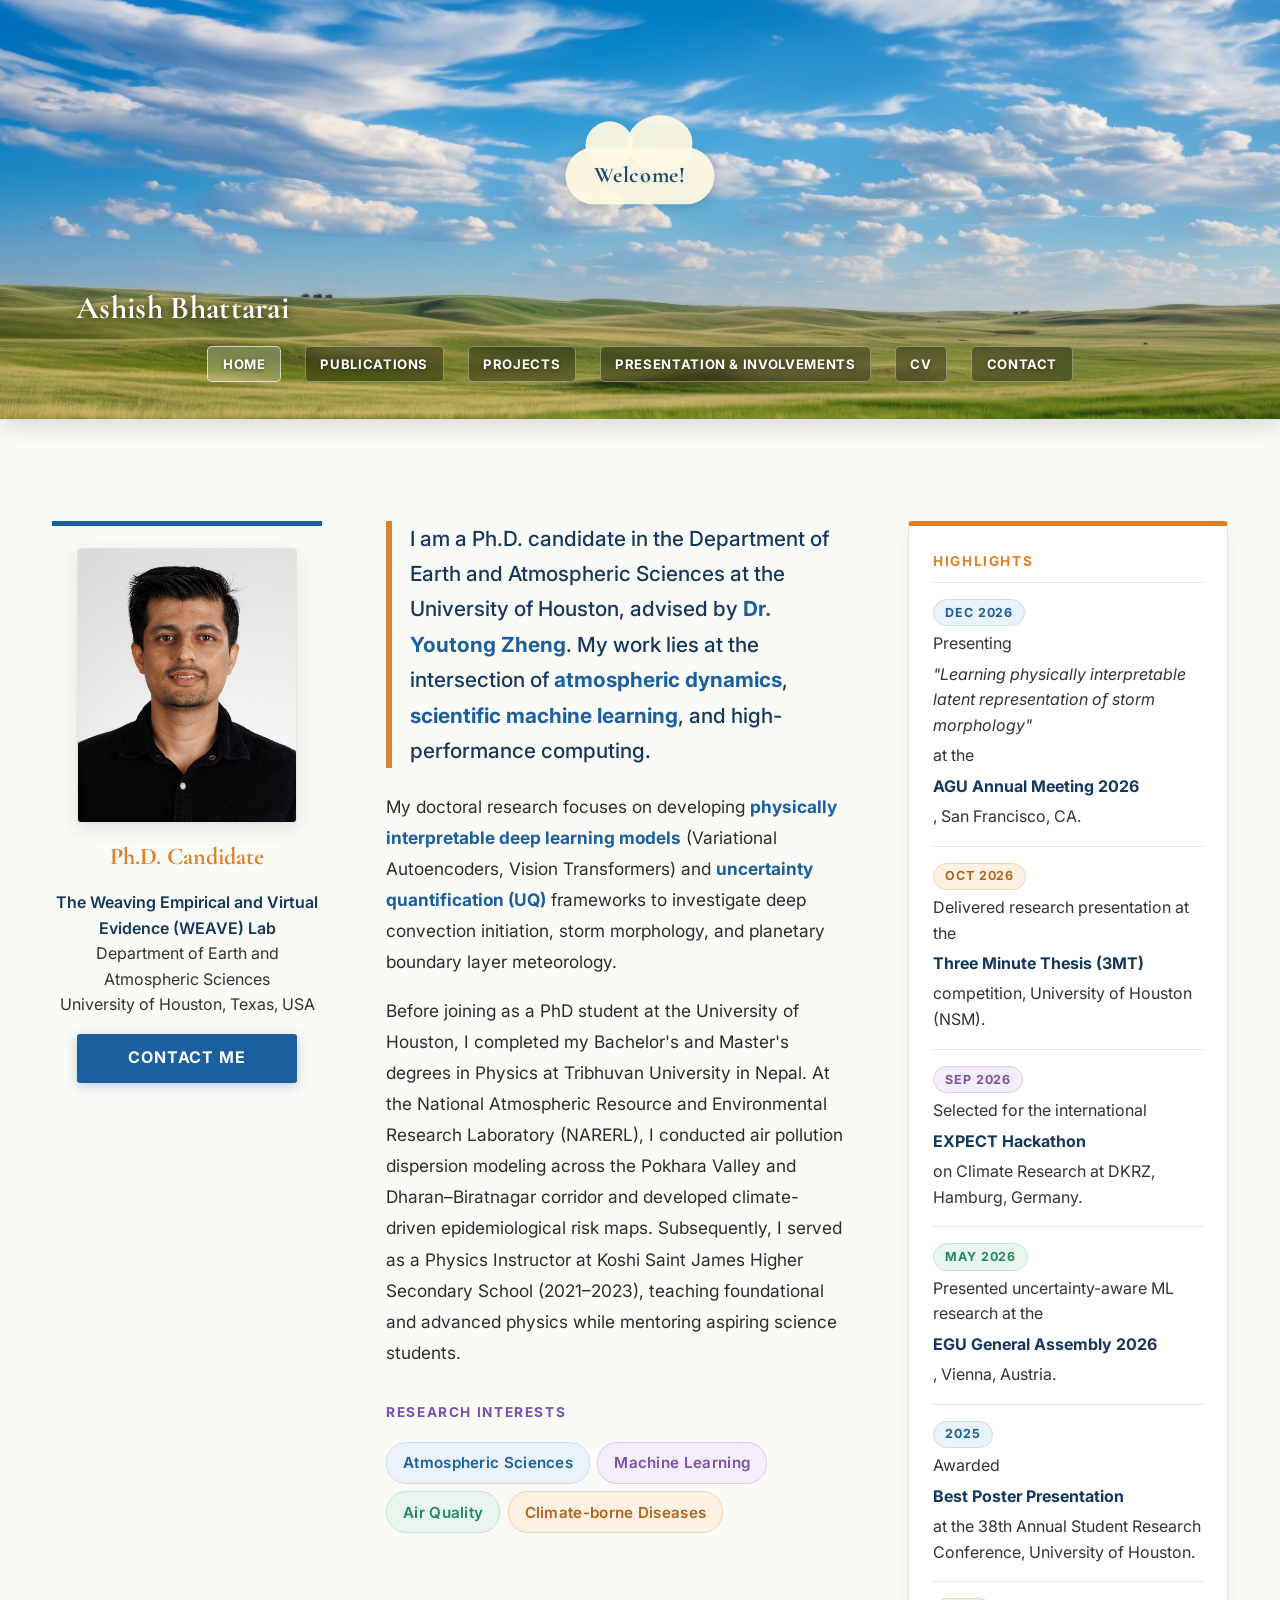
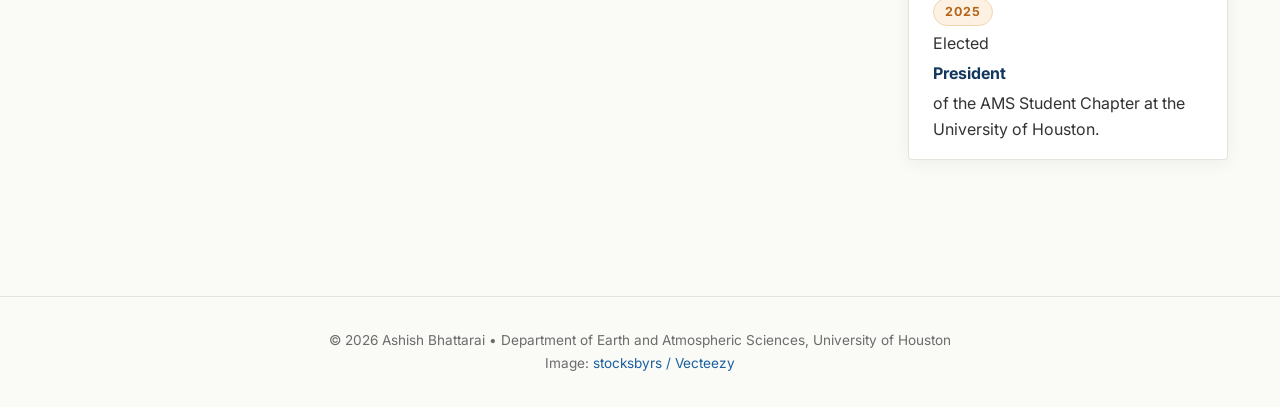
==== commit f29ad658: "Add banner image credit to footer Co-Authored-By: Claude Sonnet 5.5 <noreply@anthropic.com>" ====
--- a/index.html
+++ b/index.html
@@ -12,7 +12,7 @@
     <meta property="og:description" content="Ph.D. candidate at the University of Houston. Interpretable machine learning, deep convection, and atmospheric dynamics.">
     <meta property="og:url" content="https://asheeshb12.github.io/">
     <meta property="og:image" content="https://asheeshb12.github.io/Images/hero-clouds.jpg">
-    <script type="application/ld+json">{"@context":"https://schema.org","@type":"Person","name":"Ashish Bhattarai","jobTitle":"Ph.D. Candidate","affiliation":{"@type":"CollegeOrUniversity","name":"University of Houston"},"url":"https://asheeshb12.github.io/","sameAs":["https://scholar.google.com/citations?user=iHwrf_wAAAAJ"]}</script>
+    <script type="application/ld+json">{"@context":"https://schema.org","@type":"Person","name":"Ashish Bhattarai","jobTitle":"Ph.D. Candidate","affiliation":{"@type":"CollegeOrUniversity","name":"University of Houston"},"url":"https://asheeshb12.github.io/","sameAs":["https://scholar.google.com/citations?user=iHwrf_wAAAAJ","https://github.com/asheeshb12"]}</script>
     <link rel="icon" type="image/svg+xml" href="favicon.svg">
     <link rel="stylesheet" href="styles.css">
 </head>
@@ -126,7 +126,8 @@
 
     <footer>
         <div class="container">
-            &copy; 2026 Ashish Bhattarai &bull; Department of Earth and Atmospheric Sciences, University of Houston
+            &copy; 2026 Ashish Bhattarai &bull; Department of Earth and Atmospheric Sciences, University of Houston<br>
+            Image: <a href="https://www.vecteezy.com/-/46674178-ethereal-clouds-drift-through-the-expansive-sky" target="_blank" rel="noopener">stocksbyrs / Vecteezy</a>
         </div>
     </footer>
 </body>
--- a/styles.css
+++ b/styles.css
@@ -1039,12 +1039,6 @@
   padding: 1.6rem 1.8rem 1.5rem;
   box-shadow: 0 1px 2px rgba(0, 0, 0, 0.04);
 }
-.page-proj .project-card:nth-child(1) { --pc: #1a5f9e; }
-.page-proj .project-card:nth-child(2) { --pc: #7a4fb0; }
-.page-proj .project-card:nth-child(3) { --pc: #d9822b; }
-.page-proj .project-card:nth-child(4) { --pc: #1f8a8a; }
-.page-proj .project-card:nth-child(5) { --pc: #2f9e5f; }
-.page-proj .project-card:nth-child(6) { --pc: #c2410c; }
 .page-proj .project-card:hover {
   border-color: var(--color-line);
   border-left-color: var(--pc);
@@ -1112,10 +1106,6 @@
   line-height: 1.15;
 }
 .page-pres main h2:first-of-type { margin-top: 1.2rem; }
-.page-pres main h2:nth-of-type(1) { --hc: #1a5f9e; }
-.page-pres main h2:nth-of-type(2) { --hc: #d9822b; }
-.page-pres main h2:nth-of-type(3) { --hc: #7a4fb0; }
-.page-pres main h2:nth-of-type(4) { --hc: #1f8a5f; }
 
 .page-pres .presentation-item,
 .page-pres .cv-entry {
@@ -1233,10 +1223,6 @@
 .page-pres .award-badge { font-size: 0.8rem; }
 
 /* more heading colours for the longer CV page */
-.page-cv main h2:nth-of-type(5) { --hc: #c2410c; }
-.page-cv main h2:nth-of-type(6) { --hc: #1f8a8a; }
-.page-cv main h2:nth-of-type(7) { --hc: #b4651a; }
-.page-cv main h2:nth-of-type(8) { --hc: #5b6ad0; }
 .page-cv .publication {
   background: var(--color-card); border: 1px solid var(--color-line);
   border-left: 4px solid #cfd8e3; border-radius: 6px;
@@ -1262,11 +1248,6 @@
   transition: box-shadow .15s ease;
 }
 .page-contact .contact-list li:hover { box-shadow: 0 6px 18px rgba(0,0,0,.07); }
-.page-contact .contact-list li:nth-child(1) { --cc: #1a5f9e; }
-.page-contact .contact-list li:nth-child(2) { --cc: #2f9e5f; }
-.page-contact .contact-list li:nth-child(3) { --cc: #0a66c2; }
-.page-contact .contact-list li:nth-child(4) { --cc: #d9822b; }
-.page-contact .contact-list li:nth-child(5) { --cc: #7a4fb0; }
 .page-contact .contact-label {
   flex: 0 0 9rem; font-size: 0.85rem; font-weight: 700; letter-spacing: 0.08em;
   text-transform: uppercase; color: var(--cc);
@@ -1293,10 +1274,6 @@
   transition: box-shadow .15s ease;
 }
 .page-pubs .pub-row:hover { box-shadow: 0 6px 18px rgba(0, 0, 0, 0.08); }
-.page-pubs .pub-row:nth-of-type(1) { --pc: #1a5f9e; }
-.page-pubs .pub-row:nth-of-type(2) { --pc: #d9822b; }
-.page-pubs .pub-row:nth-of-type(3) { --pc: #2f9e5f; }
-.page-pubs .pub-row:nth-of-type(4) { --pc: #7a4fb0; }
 .page-pubs .publication-title {
   font-size: 1.22rem !important;
   font-weight: 700 !important;
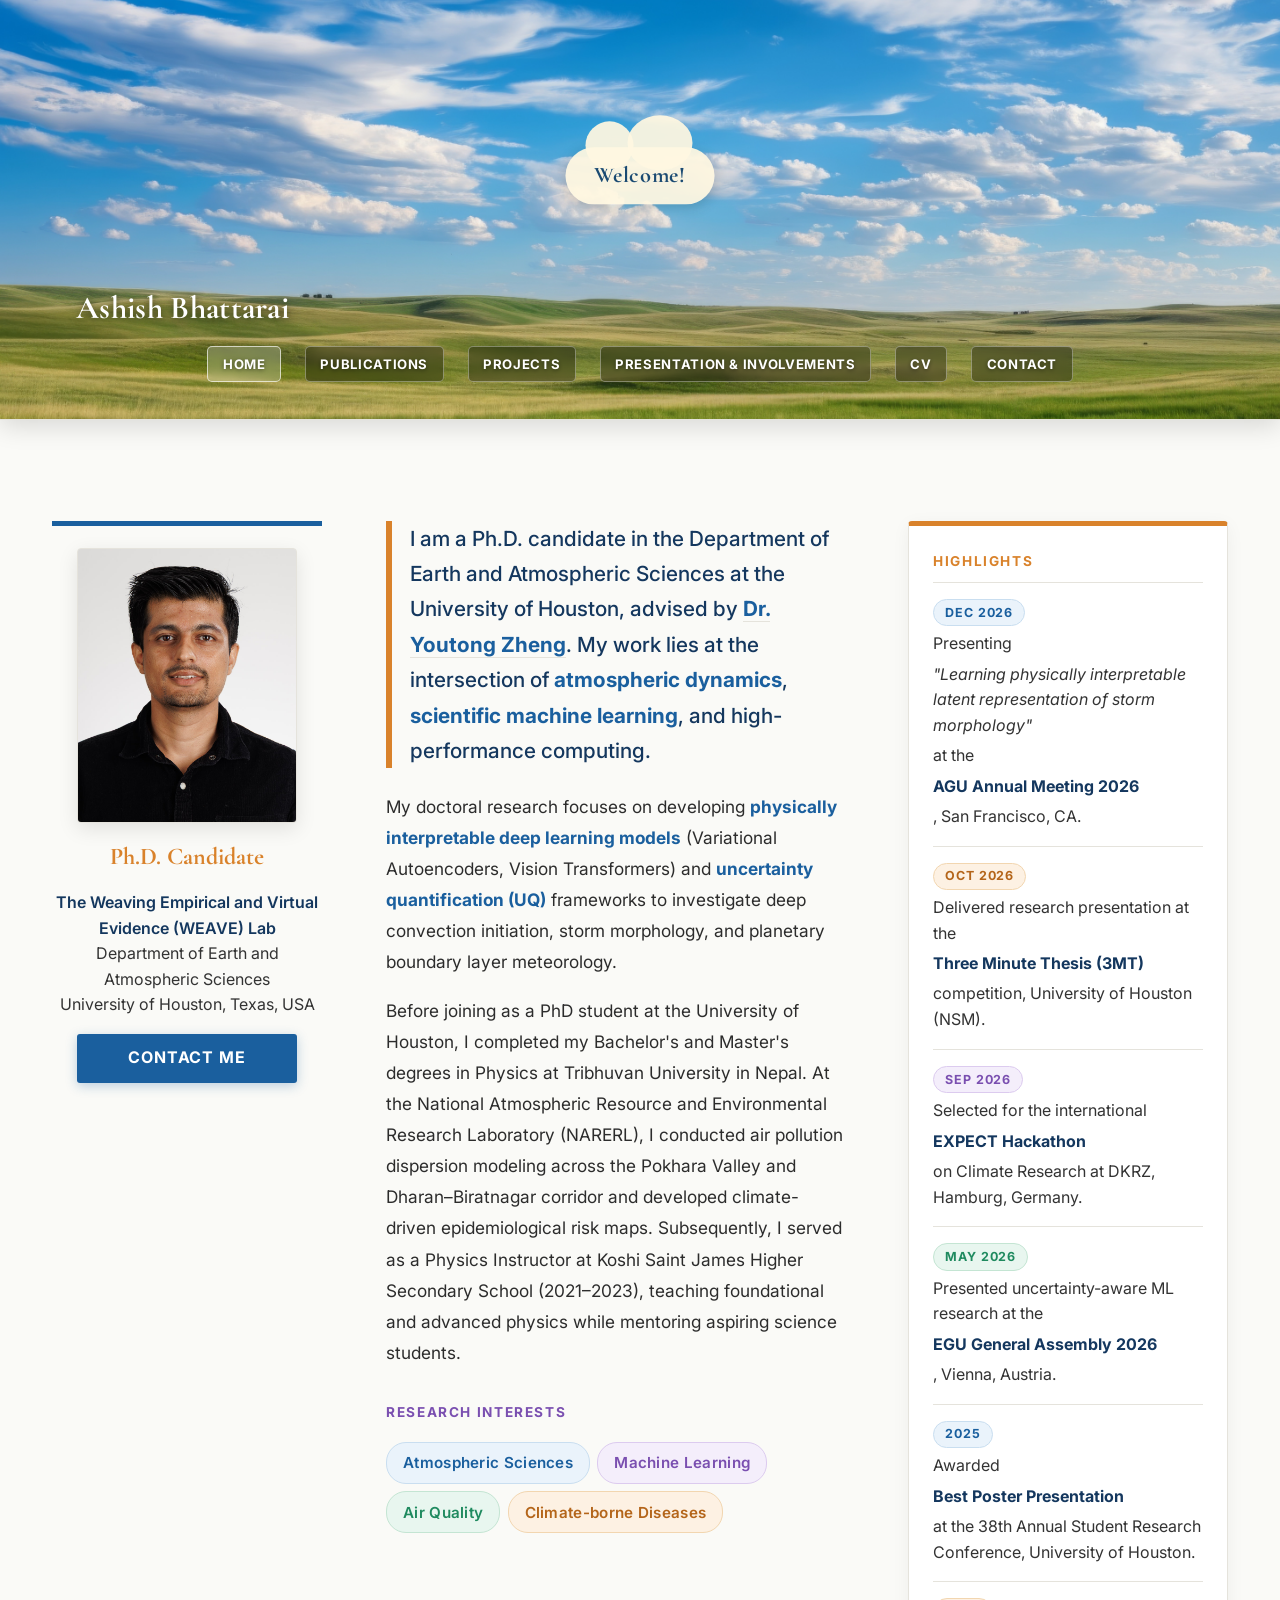
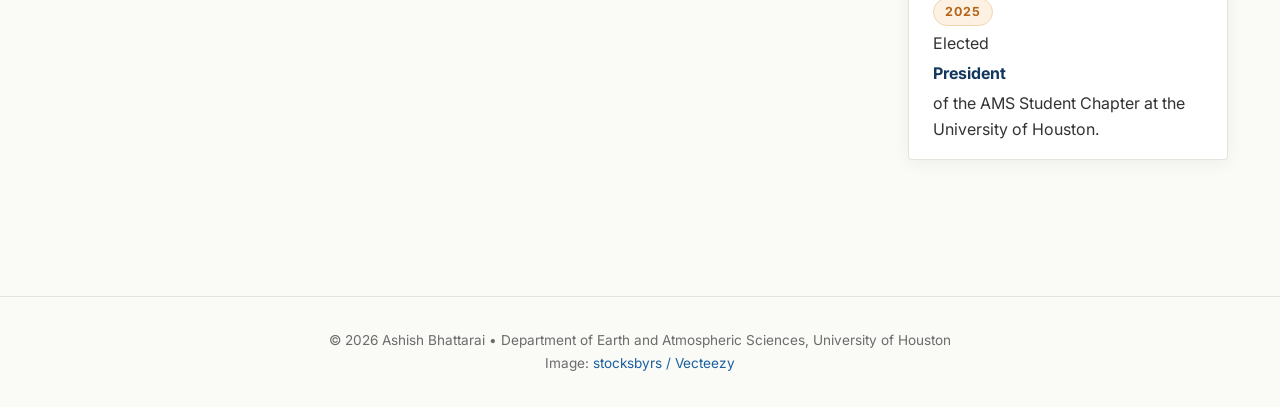
==== commit c8b7613d: "Home: link advisor name to Dr. Zheng's website Co-Authored-By: Claude Sonnet 5.5 <noreply@anthropic." ====
--- a/index.html
+++ b/index.html
@@ -61,7 +61,7 @@
                 <section class="bio-col">
                     <p class="bio-lead">
                         I am a Ph.D. candidate in the Department of Earth and Atmospheric Sciences
-                        at the University of Houston, advised by <strong>Dr. Youtong Zheng</strong>.
+                        at the University of Houston, advised by <a href="https://youtongzheng.github.io/" target="_blank" rel="noopener"><strong>Dr. Youtong Zheng</strong></a>.
                         My work lies at the intersection of <strong>atmospheric dynamics</strong>, <strong>scientific machine learning</strong>,
                         and high-performance computing.
                     </p>
--- a/styles.css
+++ b/styles.css
@@ -1334,3 +1334,41 @@
 .page-home .highlights-list li:nth-child(4n) .hl-date { color: #1f8a5f; background: #e8f6ef; border-color: #c4e5d3; }
 .page-home .highlights-list strong { color: #14375e; font-weight: 700; }
 .page-home .contact-btn { font-size: 1rem; font-weight: 700; }
+
+/* ---------- Phone header fix: wrap the menu instead of side-scrolling, keep "Welcome!" clear of the name ---------- */
+@media (max-width: 680px) {
+  .site-hero-header {
+    min-height: 360px;
+  }
+  .hero-welcome {
+    top: 2.8rem;
+    transform: translateX(-50%);
+    font-size: 1.15rem;
+    padding: 0.4rem 1.2rem 0.5rem;
+  }
+  .hero-top-bar {
+    bottom: 0.5rem;
+    padding: 0.6rem 0;
+  }
+  .hero-nav-inner {
+    margin-bottom: 0;
+    gap: 0.6rem;
+  }
+  .hero-site-name {
+    font-size: 1.6rem;
+    padding-left: 1rem;
+  }
+  .hero-nav {
+    overflow-x: visible;
+    padding: 0 1rem;
+  }
+  .hero-nav ul {
+    flex-wrap: wrap;
+    gap: 0.45rem;
+  }
+  .hero-nav a {
+    font-size: 0.7rem;
+    padding: 0.32rem 0.6rem;
+    letter-spacing: 0.03em;
+  }
+}
